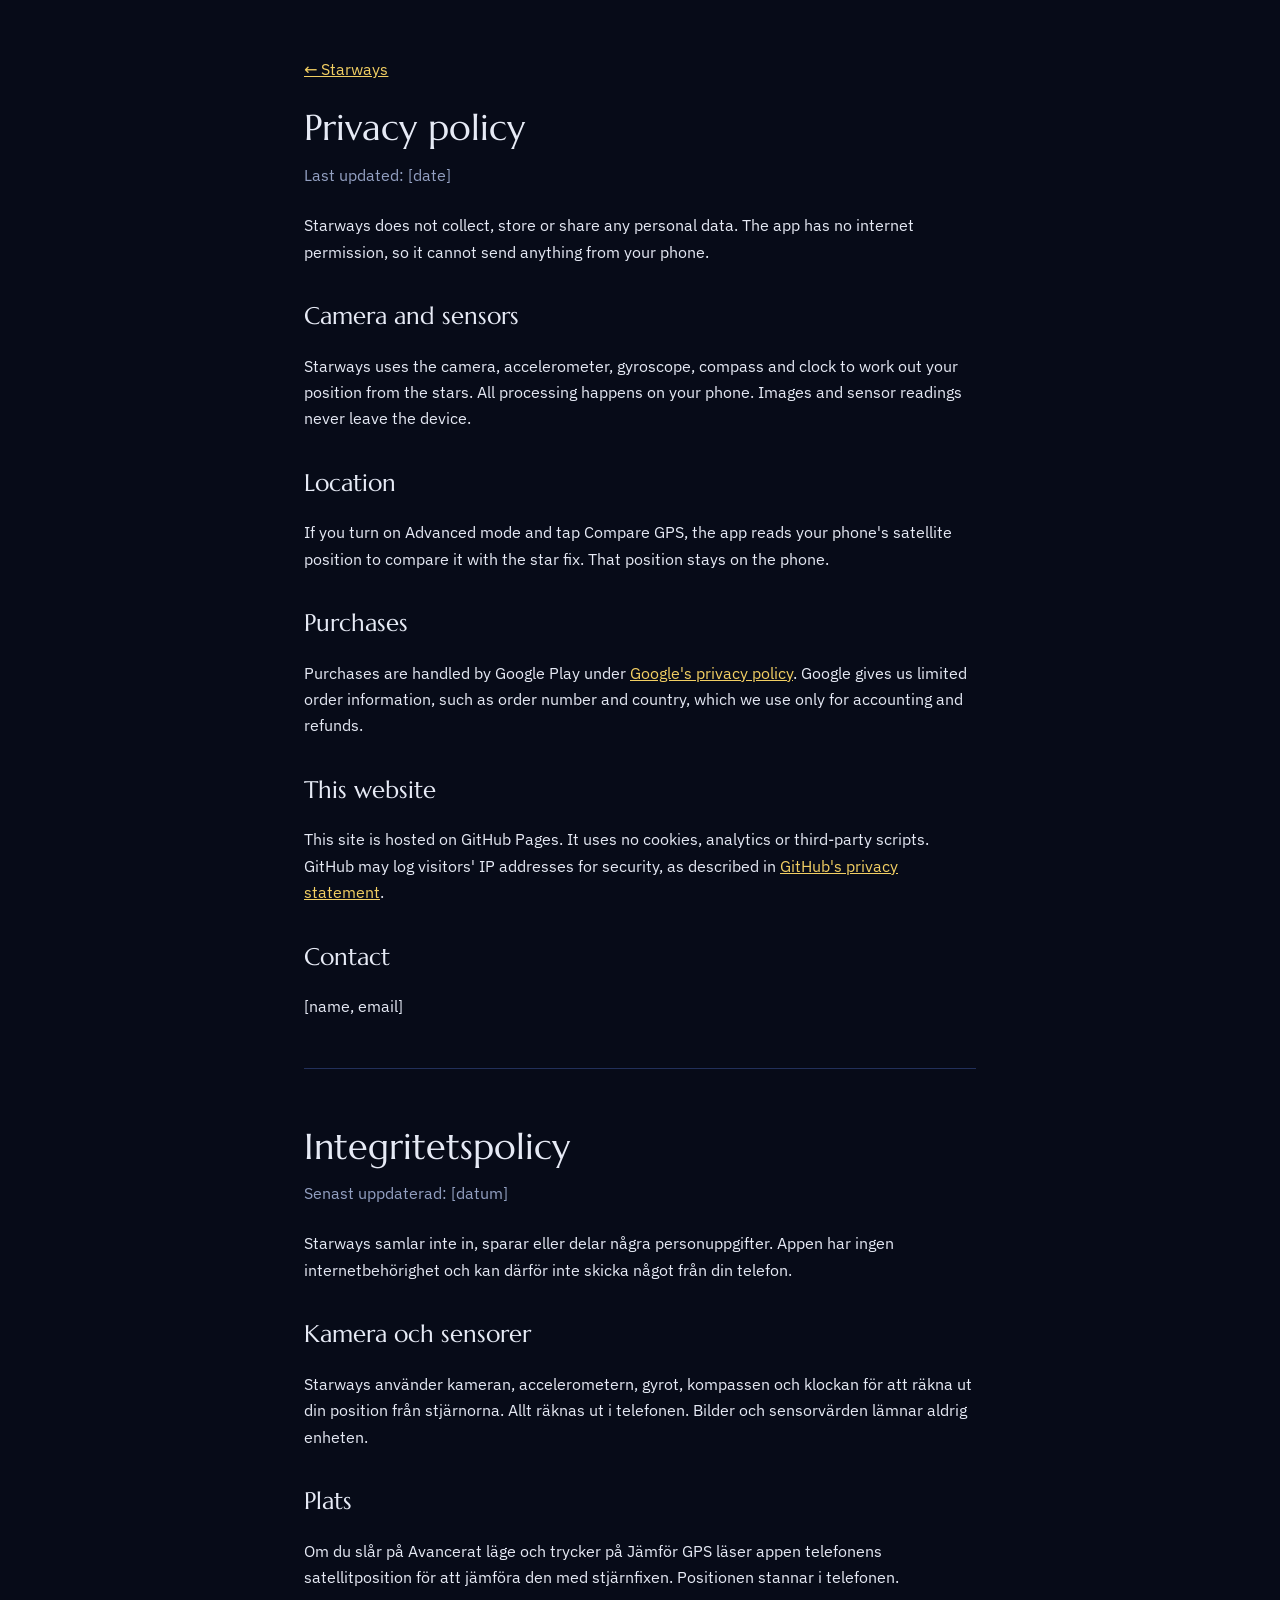
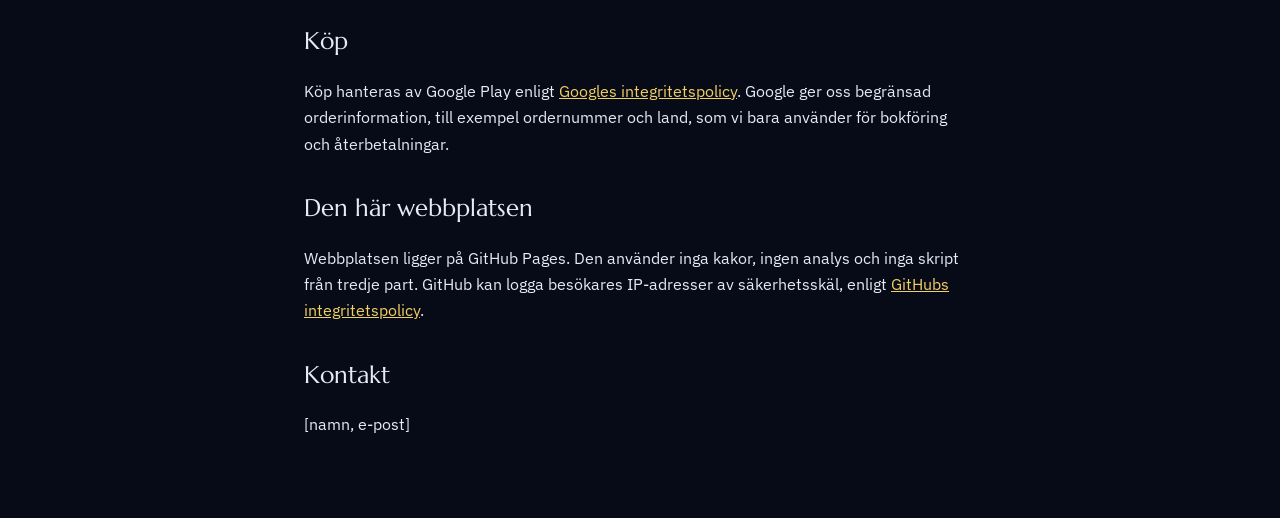
==== privacy.html @ 531c40ed "Add Starways landing page, press kit and privacy policy Static site for GitHub Pages: landing page w" ====
<!doctype html>
<html lang="en">
<head>
<meta charset="utf-8">
<meta name="viewport" content="width=device-width, initial-scale=1">
<title>Starways privacy policy</title>
<meta name="theme-color" content="#070b18">
<link rel="icon" href="icon.svg" type="image/svg+xml">
<link rel="stylesheet" href="fonts.css">
<style>
:root{color-scheme:dark;--ink:#070b18;--fg:#e6eaf5;--muted:#93a0c2;--star:#f2cf63;--rule:#22305a}
body{margin:0;background:var(--ink);color:var(--fg);font:16px/1.65 "IBM Plex Sans",system-ui,-apple-system,"Segoe UI",Roboto,sans-serif}
main{max-width:42em;margin:0 auto;padding:40px max(16px,env(safe-area-inset-right,0px)) 64px max(16px,env(safe-area-inset-left,0px))}
a{color:var(--star)}
h1,h2{font-family:"Marcellus",Georgia,serif;font-weight:400}
h1{font-size:36px;margin:0 0 4px}
h2{font-size:24px;margin:32px 0 8px}
.date{color:var(--muted);margin:0 0 24px}
hr{border:0;border-top:1px solid var(--rule);margin:48px 0}
</style>
</head>
<body>
<main>
<p><a href="index.html">← Starways</a></p>

<section lang="en">
<h1>Privacy policy</h1>
<p class="date">Last updated: [date]</p>
<p>Starways does not collect, store or share any personal data. The app has no internet permission, so it cannot send anything from your phone.</p>
<h2>Camera and sensors</h2>
<p>Starways uses the camera, accelerometer, gyroscope, compass and clock to work out your position from the stars. All processing happens on your phone. Images and sensor readings never leave the device.</p>
<h2>Location</h2>
<p>If you turn on Advanced mode and tap Compare GPS, the app reads your phone's satellite position to compare it with the star fix. That position stays on the phone.</p>
<h2>Purchases</h2>
<p>Purchases are handled by Google Play under <a href="https://policies.google.com/privacy">Google's privacy policy</a>. Google gives us limited order information, such as order number and country, which we use only for accounting and refunds.</p>
<h2>This website</h2>
<p>This site is hosted on GitHub Pages. It uses no cookies, analytics or third-party scripts. GitHub may log visitors' IP addresses for security, as described in <a href="https://docs.github.com/en/site-policy/privacy-policies/github-general-privacy-statement">GitHub's privacy statement</a>.</p>
<h2>Contact</h2>
<p>[name, email]</p>
</section>

<hr>

<section lang="sv">
<h1>Integritetspolicy</h1>
<p class="date">Senast uppdaterad: [datum]</p>
<p>Starways samlar inte in, sparar eller delar några personuppgifter. Appen har ingen internetbehörighet och kan därför inte skicka något från din telefon.</p>
<h2>Kamera och sensorer</h2>
<p>Starways använder kameran, accelerometern, gyrot, kompassen och klockan för att räkna ut din position från stjärnorna. Allt räknas ut i telefonen. Bilder och sensorvärden lämnar aldrig enheten.</p>
<h2>Plats</h2>
<p>Om du slår på Avancerat läge och trycker på Jämför GPS läser appen telefonens satellitposition för att jämföra den med stjärnfixen. Positionen stannar i telefonen.</p>
<h2>Köp</h2>
<p>Köp hanteras av Google Play enligt <a href="https://policies.google.com/privacy">Googles integritetspolicy</a>. Google ger oss begränsad orderinformation, till exempel ordernummer och land, som vi bara använder för bokföring och återbetalningar.</p>
<h2>Den här webbplatsen</h2>
<p>Webbplatsen ligger på GitHub Pages. Den använder inga kakor, ingen analys och inga skript från tredje part. GitHub kan logga besökares IP-adresser av säkerhetsskäl, enligt <a href="https://docs.github.com/en/site-policy/privacy-policies/github-general-privacy-statement">GitHubs integritetspolicy</a>.</p>
<h2>Kontakt</h2>
<p>[namn, e-post]</p>
</section>
</main>
</body>
</html>
---- fonts.css ----
@font-face {
  font-family: 'IBM Plex Mono';
  font-style: normal;
  font-weight: 400;
  font-display: swap;
  src: url(fonts/IBMPlexMono-400-latin-ext.woff2) format('woff2');
  unicode-range: U+0100-02BA, U+02BD-02C5, U+02C7-02CC, U+02CE-02D7, U+02DD-02FF, U+0304, U+0308, U+0329, U+1D00-1DBF, U+1E00-1E9F, U+1EF2-1EFF, U+2020, U+20A0-20AB, U+20AD-20C4, U+2113, U+2C60-2C7F, U+A720-A7FF;
}
@font-face {
  font-family: 'IBM Plex Mono';
  font-style: normal;
  font-weight: 400;
  font-display: swap;
  src: url(fonts/IBMPlexMono-400-latin.woff2) format('woff2');
  unicode-range: U+0000-00FF, U+0131, U+0152-0153, U+02BB-02BC, U+02C6, U+02DA, U+02DC, U+0304, U+0308, U+0329, U+2000-206F, U+20AC, U+2122, U+2191, U+2193, U+2212, U+2215, U+FEFF, U+FFFD;
}
@font-face {
  font-family: 'IBM Plex Mono';
  font-style: normal;
  font-weight: 500;
  font-display: swap;
  src: url(fonts/IBMPlexMono-500-latin-ext.woff2) format('woff2');
  unicode-range: U+0100-02BA, U+02BD-02C5, U+02C7-02CC, U+02CE-02D7, U+02DD-02FF, U+0304, U+0308, U+0329, U+1D00-1DBF, U+1E00-1E9F, U+1EF2-1EFF, U+2020, U+20A0-20AB, U+20AD-20C4, U+2113, U+2C60-2C7F, U+A720-A7FF;
}
@font-face {
  font-family: 'IBM Plex Mono';
  font-style: normal;
  font-weight: 500;
  font-display: swap;
  src: url(fonts/IBMPlexMono-500-latin.woff2) format('woff2');
  unicode-range: U+0000-00FF, U+0131, U+0152-0153, U+02BB-02BC, U+02C6, U+02DA, U+02DC, U+0304, U+0308, U+0329, U+2000-206F, U+20AC, U+2122, U+2191, U+2193, U+2212, U+2215, U+FEFF, U+FFFD;
}
@font-face {
  font-family: 'IBM Plex Sans';
  font-style: normal;
  font-weight: 400;
  font-stretch: 100%;
  font-display: swap;
  src: url(fonts/IBMPlexSans-400-latin-ext.woff2) format('woff2');
  unicode-range: U+0100-02BA, U+02BD-02C5, U+02C7-02CC, U+02CE-02D7, U+02DD-02FF, U+0304, U+0308, U+0329, U+1D00-1DBF, U+1E00-1E9F, U+1EF2-1EFF, U+2020, U+20A0-20AB, U+20AD-20C4, U+2113, U+2C60-2C7F, U+A720-A7FF;
}
@font-face {
  font-family: 'IBM Plex Sans';
  font-style: normal;
  font-weight: 400;
  font-stretch: 100%;
  font-display: swap;
  src: url(fonts/IBMPlexSans-400-latin.woff2) format('woff2');
  unicode-range: U+0000-00FF, U+0131, U+0152-0153, U+02BB-02BC, U+02C6, U+02DA, U+02DC, U+0304, U+0308, U+0329, U+2000-206F, U+20AC, U+2122, U+2191, U+2193, U+2212, U+2215, U+FEFF, U+FFFD;
}
@font-face {
  font-family: 'IBM Plex Sans';
  font-style: normal;
  font-weight: 500;
  font-stretch: 100%;
  font-display: swap;
  src: url(fonts/IBMPlexSans-500-latin-ext.woff2) format('woff2');
  unicode-range: U+0100-02BA, U+02BD-02C5, U+02C7-02CC, U+02CE-02D7, U+02DD-02FF, U+0304, U+0308, U+0329, U+1D00-1DBF, U+1E00-1E9F, U+1EF2-1EFF, U+2020, U+20A0-20AB, U+20AD-20C4, U+2113, U+2C60-2C7F, U+A720-A7FF;
}
@font-face {
  font-family: 'IBM Plex Sans';
  font-style: normal;
  font-weight: 500;
  font-stretch: 100%;
  font-display: swap;
  src: url(fonts/IBMPlexSans-500-latin.woff2) format('woff2');
  unicode-range: U+0000-00FF, U+0131, U+0152-0153, U+02BB-02BC, U+02C6, U+02DA, U+02DC, U+0304, U+0308, U+0329, U+2000-206F, U+20AC, U+2122, U+2191, U+2193, U+2212, U+2215, U+FEFF, U+FFFD;
}
@font-face {
  font-family: 'IBM Plex Sans';
  font-style: normal;
  font-weight: 600;
  font-stretch: 100%;
  font-display: swap;
  src: url(fonts/IBMPlexSans-600-latin-ext.woff2) format('woff2');
  unicode-range: U+0100-02BA, U+02BD-02C5, U+02C7-02CC, U+02CE-02D7, U+02DD-02FF, U+0304, U+0308, U+0329, U+1D00-1DBF, U+1E00-1E9F, U+1EF2-1EFF, U+2020, U+20A0-20AB, U+20AD-20C4, U+2113, U+2C60-2C7F, U+A720-A7FF;
}
@font-face {
  font-family: 'IBM Plex Sans';
  font-style: normal;
  font-weight: 600;
  font-stretch: 100%;
  font-display: swap;
  src: url(fonts/IBMPlexSans-600-latin.woff2) format('woff2');
  unicode-range: U+0000-00FF, U+0131, U+0152-0153, U+02BB-02BC, U+02C6, U+02DA, U+02DC, U+0304, U+0308, U+0329, U+2000-206F, U+20AC, U+2122, U+2191, U+2193, U+2212, U+2215, U+FEFF, U+FFFD;
}
@font-face {
  font-family: 'Marcellus';
  font-style: normal;
  font-weight: 400;
  font-display: swap;
  src: url(fonts/Marcellus-400-latin-ext.woff2) format('woff2');
  unicode-range: U+0100-02BA, U+02BD-02C5, U+02C7-02CC, U+02CE-02D7, U+02DD-02FF, U+0304, U+0308, U+0329, U+1D00-1DBF, U+1E00-1E9F, U+1EF2-1EFF, U+2020, U+20A0-20AB, U+20AD-20C4, U+2113, U+2C60-2C7F, U+A720-A7FF;
}
@font-face {
  font-family: 'Marcellus';
  font-style: normal;
  font-weight: 400;
  font-display: swap;
  src: url(fonts/Marcellus-400-latin.woff2) format('woff2');
  unicode-range: U+0000-00FF, U+0131, U+0152-0153, U+02BB-02BC, U+02C6, U+02DA, U+02DC, U+0304, U+0308, U+0329, U+2000-206F, U+20AC, U+2122, U+2191, U+2193, U+2212, U+2215, U+FEFF, U+FFFD;
}
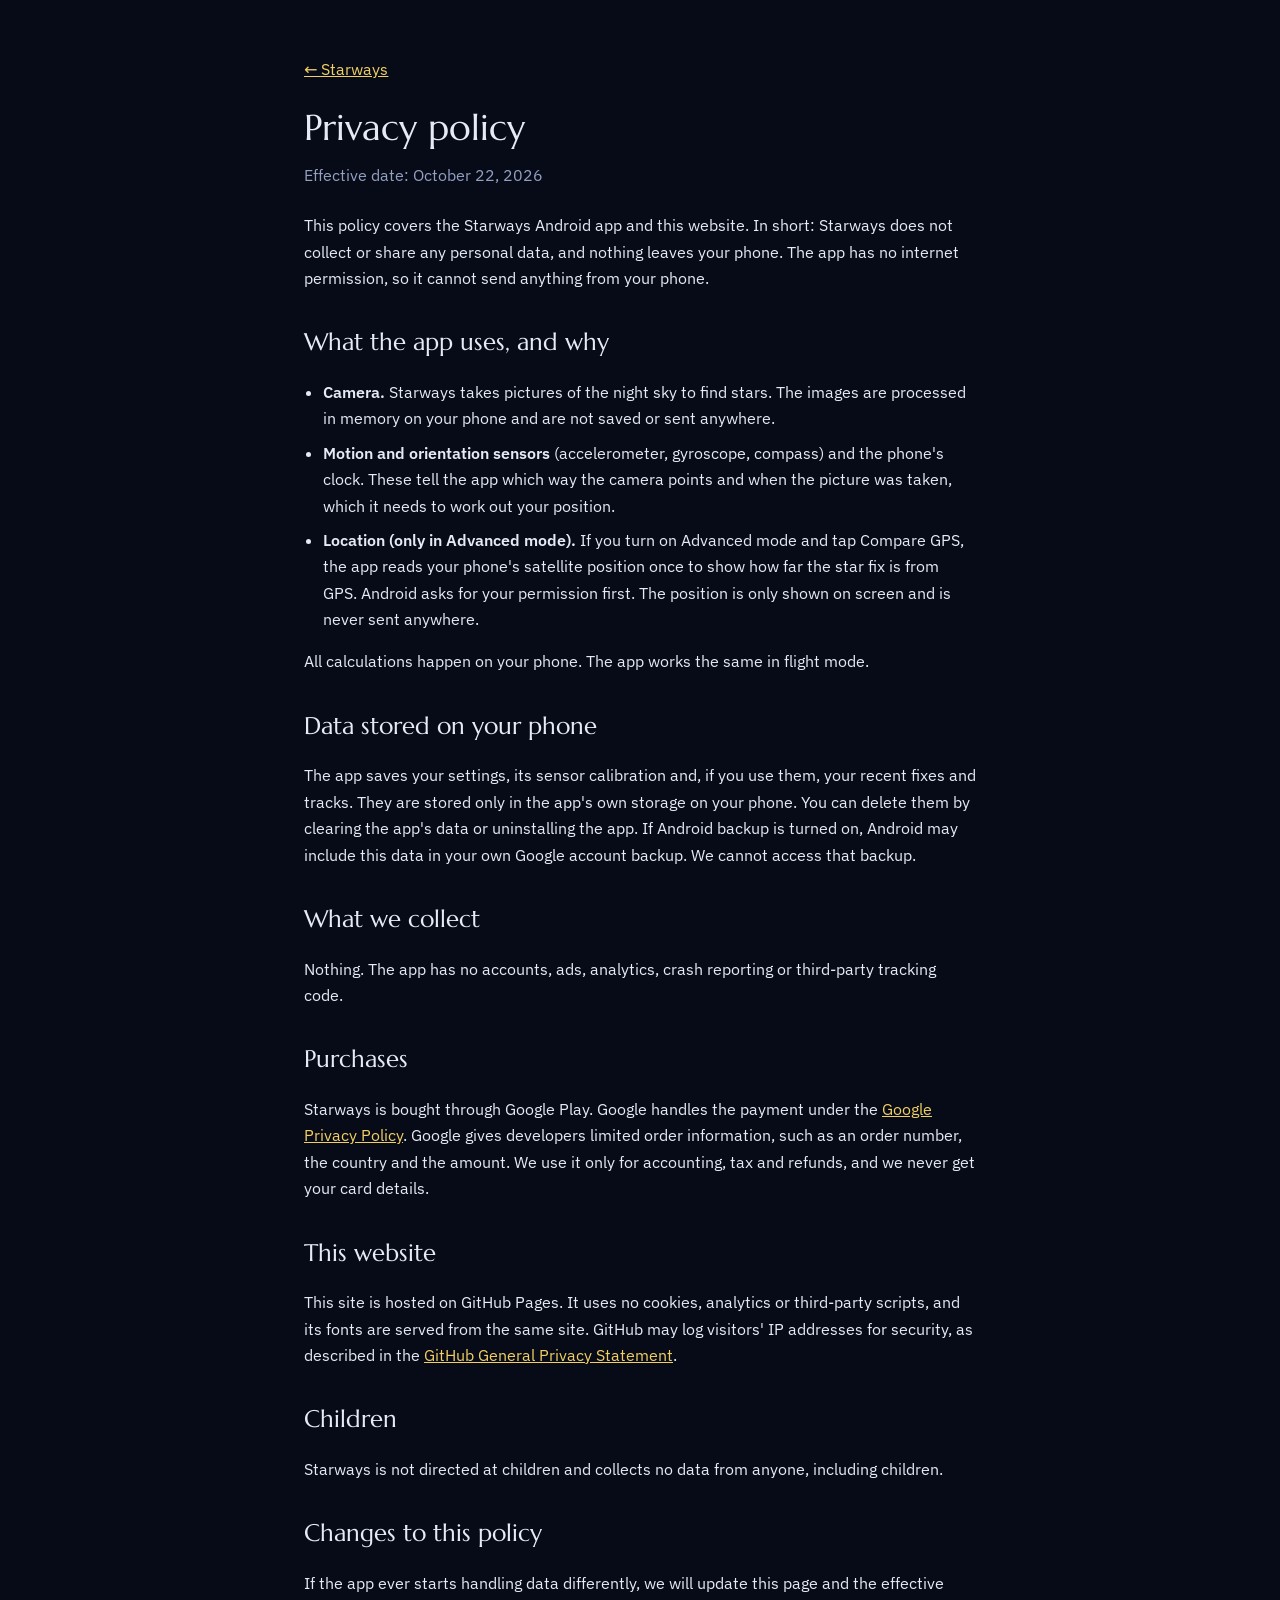
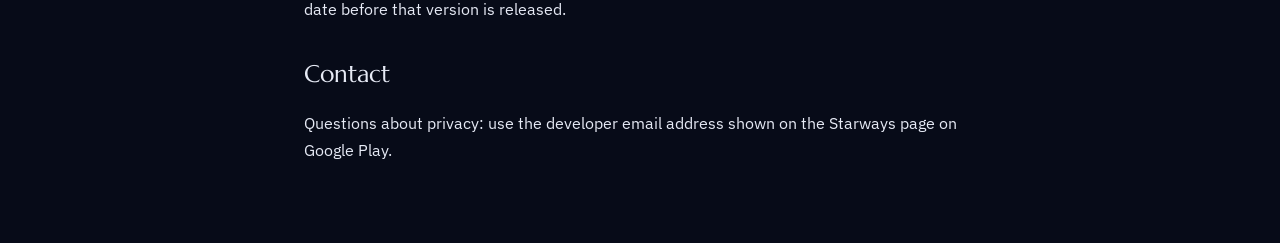
==== commit 523a772b: "Privacy policy: English only, covers app permissions, local data, purchases and site Co-Authored-By:" ====
--- a/privacy.html
+++ b/privacy.html
@@ -16,7 +16,8 @@
 h1{font-size:36px;margin:0 0 4px}
 h2{font-size:24px;margin:32px 0 8px}
 .date{color:var(--muted);margin:0 0 24px}
-hr{border:0;border-top:1px solid var(--rule);margin:48px 0}
+ul{padding-left:1.2em}
+li{margin:0 0 8px}
 </style>
 </head>
 <body>
@@ -25,36 +26,37 @@
 
 <section lang="en">
 <h1>Privacy policy</h1>
-<p class="date">Last updated: [date]</p>
-<p>Starways does not collect, store or share any personal data. The app has no internet permission, so it cannot send anything from your phone.</p>
-<h2>Camera and sensors</h2>
-<p>Starways uses the camera, accelerometer, gyroscope, compass and clock to work out your position from the stars. All processing happens on your phone. Images and sensor readings never leave the device.</p>
-<h2>Location</h2>
-<p>If you turn on Advanced mode and tap Compare GPS, the app reads your phone's satellite position to compare it with the star fix. That position stays on the phone.</p>
+<p class="date">Effective date: October 22, 2026</p>
+<p>This policy covers the Starways Android app and this website. In short: Starways does not collect or share any personal data, and nothing leaves your phone. The app has no internet permission, so it cannot send anything from your phone.</p>
+
+<h2>What the app uses, and why</h2>
+<ul>
+<li><b>Camera.</b> Starways takes pictures of the night sky to find stars. The images are processed in memory on your phone and are not saved or sent anywhere.</li>
+<li><b>Motion and orientation sensors</b> (accelerometer, gyroscope, compass) and the phone's clock. These tell the app which way the camera points and when the picture was taken, which it needs to work out your position.</li>
+<li><b>Location (only in Advanced mode).</b> If you turn on Advanced mode and tap Compare GPS, the app reads your phone's satellite position once to show how far the star fix is from GPS. Android asks for your permission first. The position is only shown on screen and is never sent anywhere.</li>
+</ul>
+<p>All calculations happen on your phone. The app works the same in flight mode.</p>
+
+<h2>Data stored on your phone</h2>
+<p>The app saves your settings, its sensor calibration and, if you use them, your recent fixes and tracks. They are stored only in the app's own storage on your phone. You can delete them by clearing the app's data or uninstalling the app. If Android backup is turned on, Android may include this data in your own Google account backup. We cannot access that backup.</p>
+
+<h2>What we collect</h2>
+<p>Nothing. The app has no accounts, ads, analytics, crash reporting or third-party tracking code.</p>
+
 <h2>Purchases</h2>
-<p>Purchases are handled by Google Play under <a href="https://policies.google.com/privacy">Google's privacy policy</a>. Google gives us limited order information, such as order number and country, which we use only for accounting and refunds.</p>
+<p>Starways is bought through Google Play. Google handles the payment under the <a href="https://policies.google.com/privacy">Google Privacy Policy</a>. Google gives developers limited order information, such as an order number, the country and the amount. We use it only for accounting, tax and refunds, and we never get your card details.</p>
+
 <h2>This website</h2>
-<p>This site is hosted on GitHub Pages. It uses no cookies, analytics or third-party scripts. GitHub may log visitors' IP addresses for security, as described in <a href="https://docs.github.com/en/site-policy/privacy-policies/github-general-privacy-statement">GitHub's privacy statement</a>.</p>
+<p>This site is hosted on GitHub Pages. It uses no cookies, analytics or third-party scripts, and its fonts are served from the same site. GitHub may log visitors' IP addresses for security, as described in the <a href="https://docs.github.com/en/site-policy/privacy-policies/github-general-privacy-statement">GitHub General Privacy Statement</a>.</p>
+
+<h2>Children</h2>
+<p>Starways is not directed at children and collects no data from anyone, including children.</p>
+
+<h2>Changes to this policy</h2>
+<p>If the app ever starts handling data differently, we will update this page and the effective date before that version is released.</p>
+
 <h2>Contact</h2>
-<p>[name, email]</p>
-</section>
-
-<hr>
-
-<section lang="sv">
-<h1>Integritetspolicy</h1>
-<p class="date">Senast uppdaterad: [datum]</p>
-<p>Starways samlar inte in, sparar eller delar några personuppgifter. Appen har ingen internetbehörighet och kan därför inte skicka något från din telefon.</p>
-<h2>Kamera och sensorer</h2>
-<p>Starways använder kameran, accelerometern, gyrot, kompassen och klockan för att räkna ut din position från stjärnorna. Allt räknas ut i telefonen. Bilder och sensorvärden lämnar aldrig enheten.</p>
-<h2>Plats</h2>
-<p>Om du slår på Avancerat läge och trycker på Jämför GPS läser appen telefonens satellitposition för att jämföra den med stjärnfixen. Positionen stannar i telefonen.</p>
-<h2>Köp</h2>
-<p>Köp hanteras av Google Play enligt <a href="https://policies.google.com/privacy">Googles integritetspolicy</a>. Google ger oss begränsad orderinformation, till exempel ordernummer och land, som vi bara använder för bokföring och återbetalningar.</p>
-<h2>Den här webbplatsen</h2>
-<p>Webbplatsen ligger på GitHub Pages. Den använder inga kakor, ingen analys och inga skript från tredje part. GitHub kan logga besökares IP-adresser av säkerhetsskäl, enligt <a href="https://docs.github.com/en/site-policy/privacy-policies/github-general-privacy-statement">GitHubs integritetspolicy</a>.</p>
-<h2>Kontakt</h2>
-<p>[namn, e-post]</p>
+<p>Questions about privacy: use the developer email address shown on the Starways page on Google Play.</p>
 </section>
 </main>
 </body>
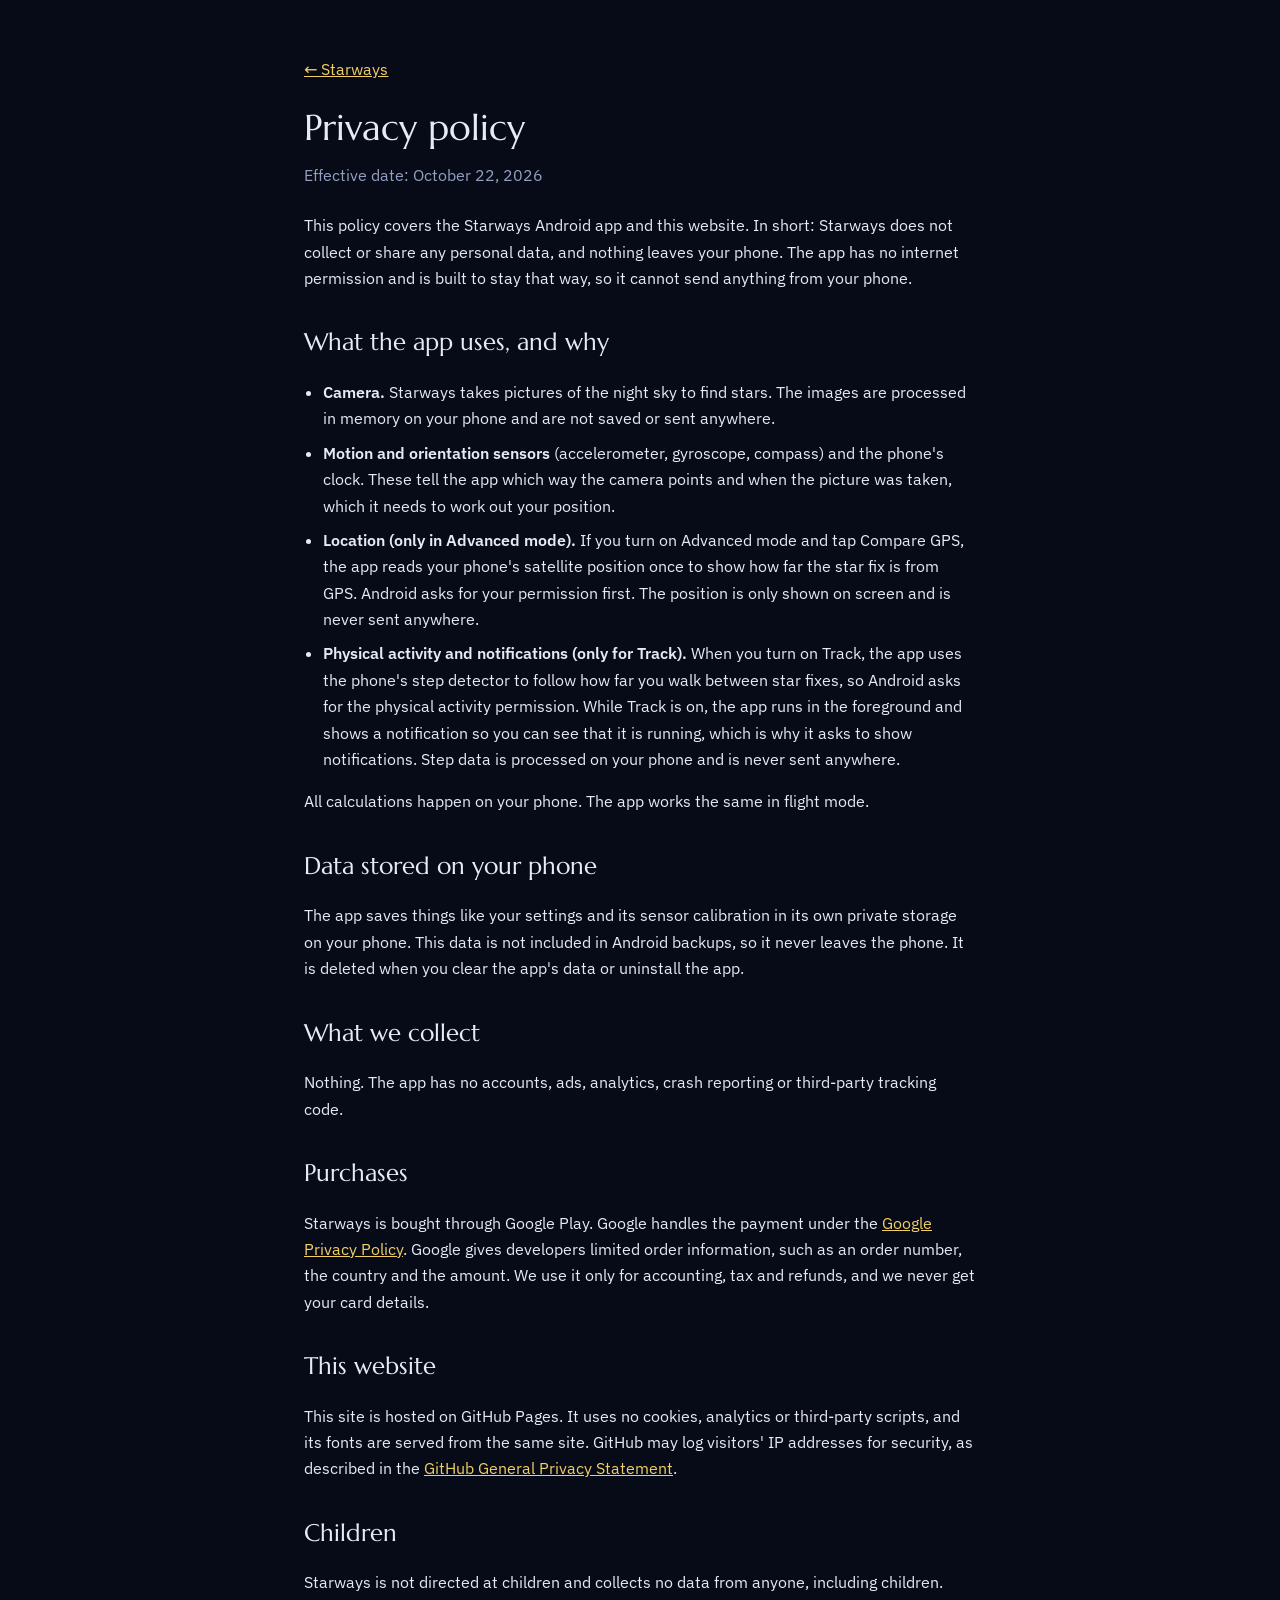
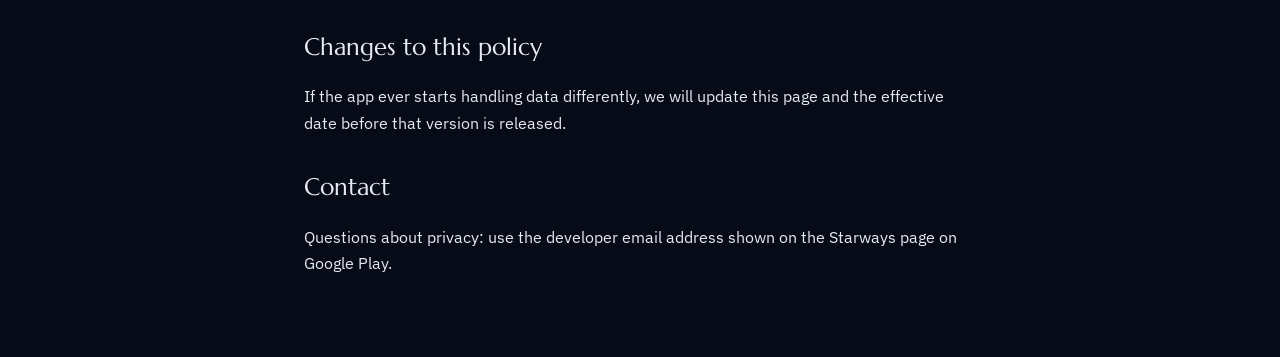
==== commit 6a2d8eab: "Privacy policy: add Track permissions, no Android backup Co-Authored-By: Claude Opus 5.5 (1M context" ====
--- a/privacy.html
+++ b/privacy.html
@@ -27,18 +27,19 @@
 <section lang="en">
 <h1>Privacy policy</h1>
 <p class="date">Effective date: October 22, 2026</p>
-<p>This policy covers the Starways Android app and this website. In short: Starways does not collect or share any personal data, and nothing leaves your phone. The app has no internet permission, so it cannot send anything from your phone.</p>
+<p>This policy covers the Starways Android app and this website. In short: Starways does not collect or share any personal data, and nothing leaves your phone. The app has no internet permission and is built to stay that way, so it cannot send anything from your phone.</p>
 
 <h2>What the app uses, and why</h2>
 <ul>
 <li><b>Camera.</b> Starways takes pictures of the night sky to find stars. The images are processed in memory on your phone and are not saved or sent anywhere.</li>
 <li><b>Motion and orientation sensors</b> (accelerometer, gyroscope, compass) and the phone's clock. These tell the app which way the camera points and when the picture was taken, which it needs to work out your position.</li>
 <li><b>Location (only in Advanced mode).</b> If you turn on Advanced mode and tap Compare GPS, the app reads your phone's satellite position once to show how far the star fix is from GPS. Android asks for your permission first. The position is only shown on screen and is never sent anywhere.</li>
+<li><b>Physical activity and notifications (only for Track).</b> When you turn on Track, the app uses the phone's step detector to follow how far you walk between star fixes, so Android asks for the physical activity permission. While Track is on, the app runs in the foreground and shows a notification so you can see that it is running, which is why it asks to show notifications. Step data is processed on your phone and is never sent anywhere.</li>
 </ul>
 <p>All calculations happen on your phone. The app works the same in flight mode.</p>
 
 <h2>Data stored on your phone</h2>
-<p>The app saves your settings, its sensor calibration and, if you use them, your recent fixes and tracks. They are stored only in the app's own storage on your phone. You can delete them by clearing the app's data or uninstalling the app. If Android backup is turned on, Android may include this data in your own Google account backup. We cannot access that backup.</p>
+<p>The app saves things like your settings and its sensor calibration in its own private storage on your phone. This data is not included in Android backups, so it never leaves the phone. It is deleted when you clear the app's data or uninstall the app.</p>
 
 <h2>What we collect</h2>
 <p>Nothing. The app has no accounts, ads, analytics, crash reporting or third-party tracking code.</p>
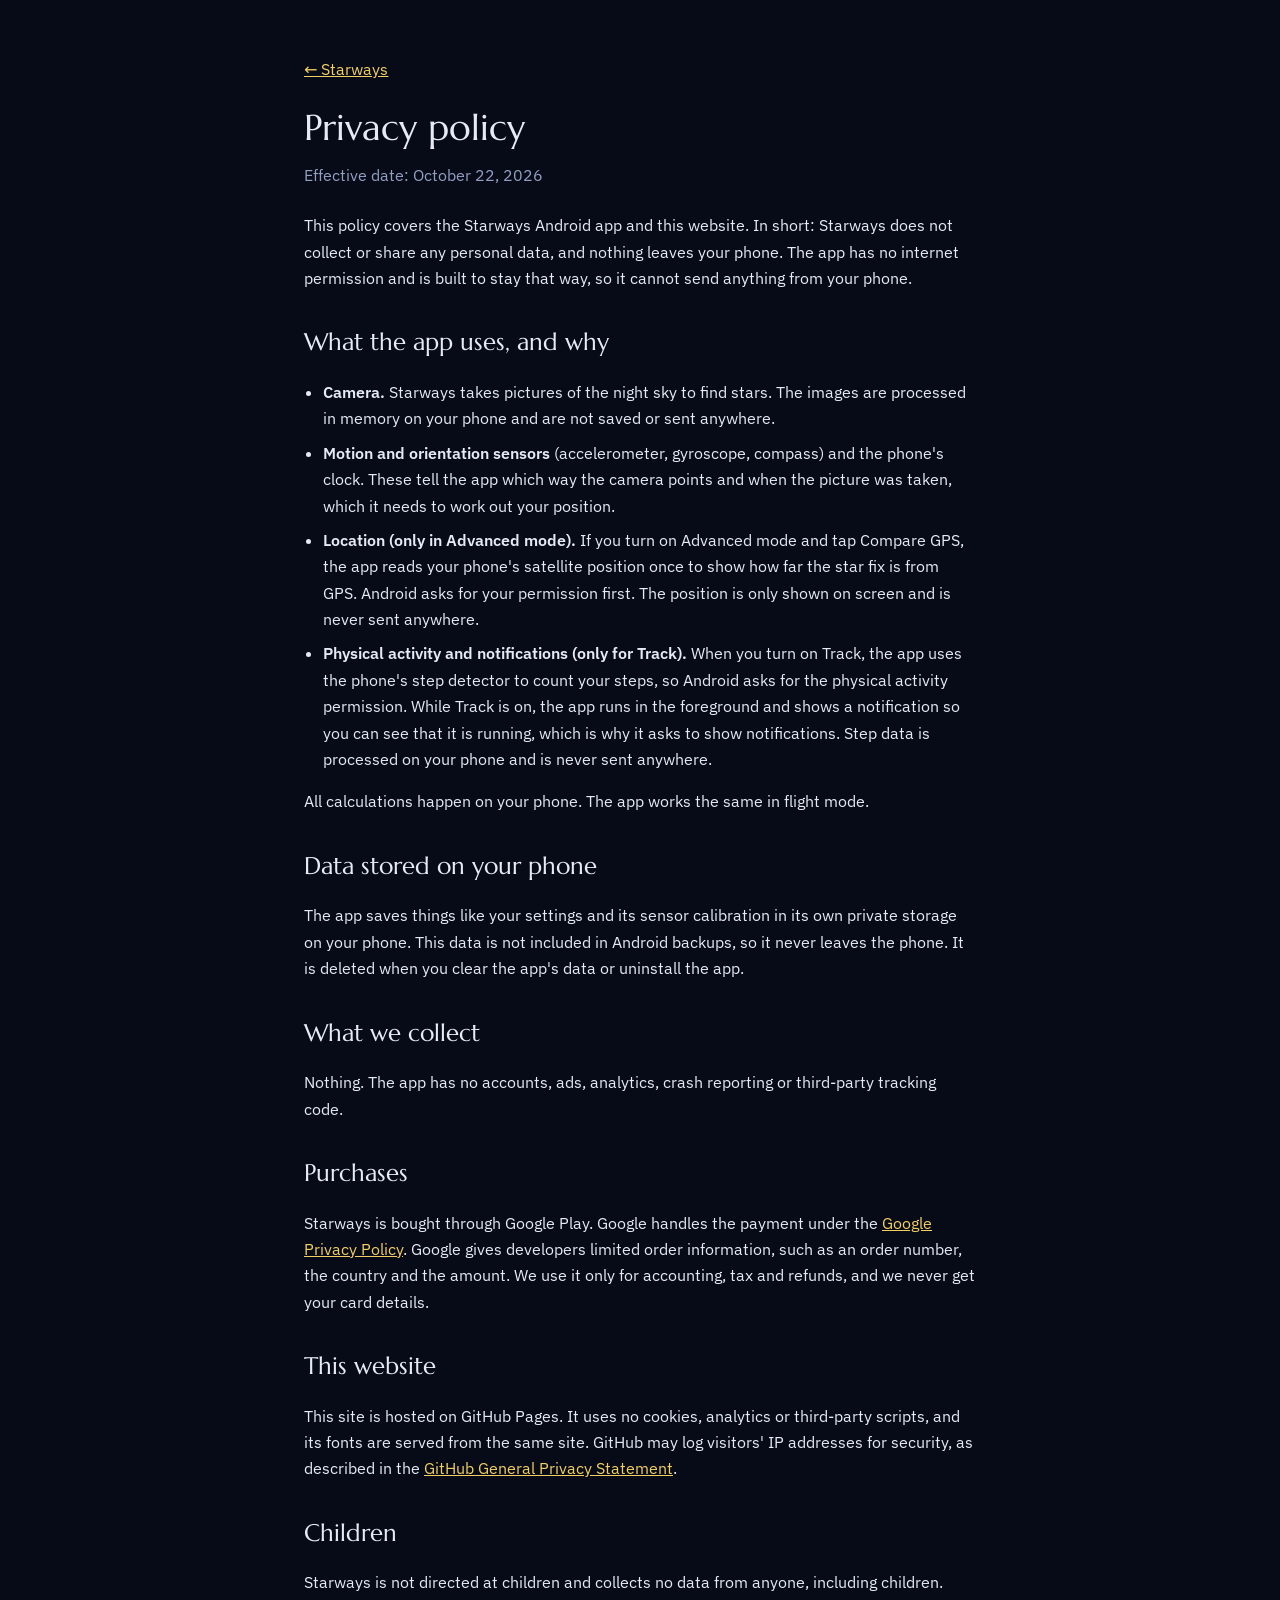
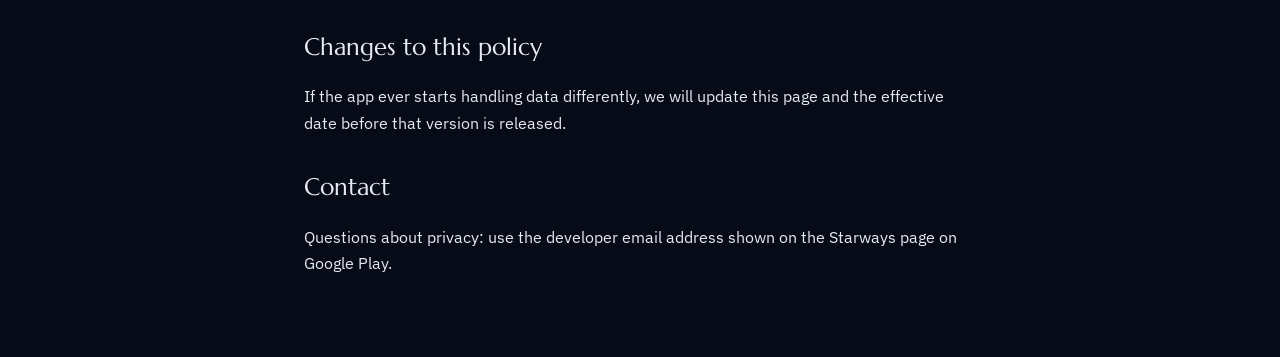
==== commit cf112a25: "Privacy policy: simpler Track wording Co-Authored-By: Claude Opus 5.5 (1M context) <noreply@anthropi" ====
--- a/privacy.html
+++ b/privacy.html
@@ -34,7 +34,7 @@
 <li><b>Camera.</b> Starways takes pictures of the night sky to find stars. The images are processed in memory on your phone and are not saved or sent anywhere.</li>
 <li><b>Motion and orientation sensors</b> (accelerometer, gyroscope, compass) and the phone's clock. These tell the app which way the camera points and when the picture was taken, which it needs to work out your position.</li>
 <li><b>Location (only in Advanced mode).</b> If you turn on Advanced mode and tap Compare GPS, the app reads your phone's satellite position once to show how far the star fix is from GPS. Android asks for your permission first. The position is only shown on screen and is never sent anywhere.</li>
-<li><b>Physical activity and notifications (only for Track).</b> When you turn on Track, the app uses the phone's step detector to follow how far you walk between star fixes, so Android asks for the physical activity permission. While Track is on, the app runs in the foreground and shows a notification so you can see that it is running, which is why it asks to show notifications. Step data is processed on your phone and is never sent anywhere.</li>
+<li><b>Physical activity and notifications (only for Track).</b> When you turn on Track, the app uses the phone's step detector to count your steps, so Android asks for the physical activity permission. While Track is on, the app runs in the foreground and shows a notification so you can see that it is running, which is why it asks to show notifications. Step data is processed on your phone and is never sent anywhere.</li>
 </ul>
 <p>All calculations happen on your phone. The app works the same in flight mode.</p>
 
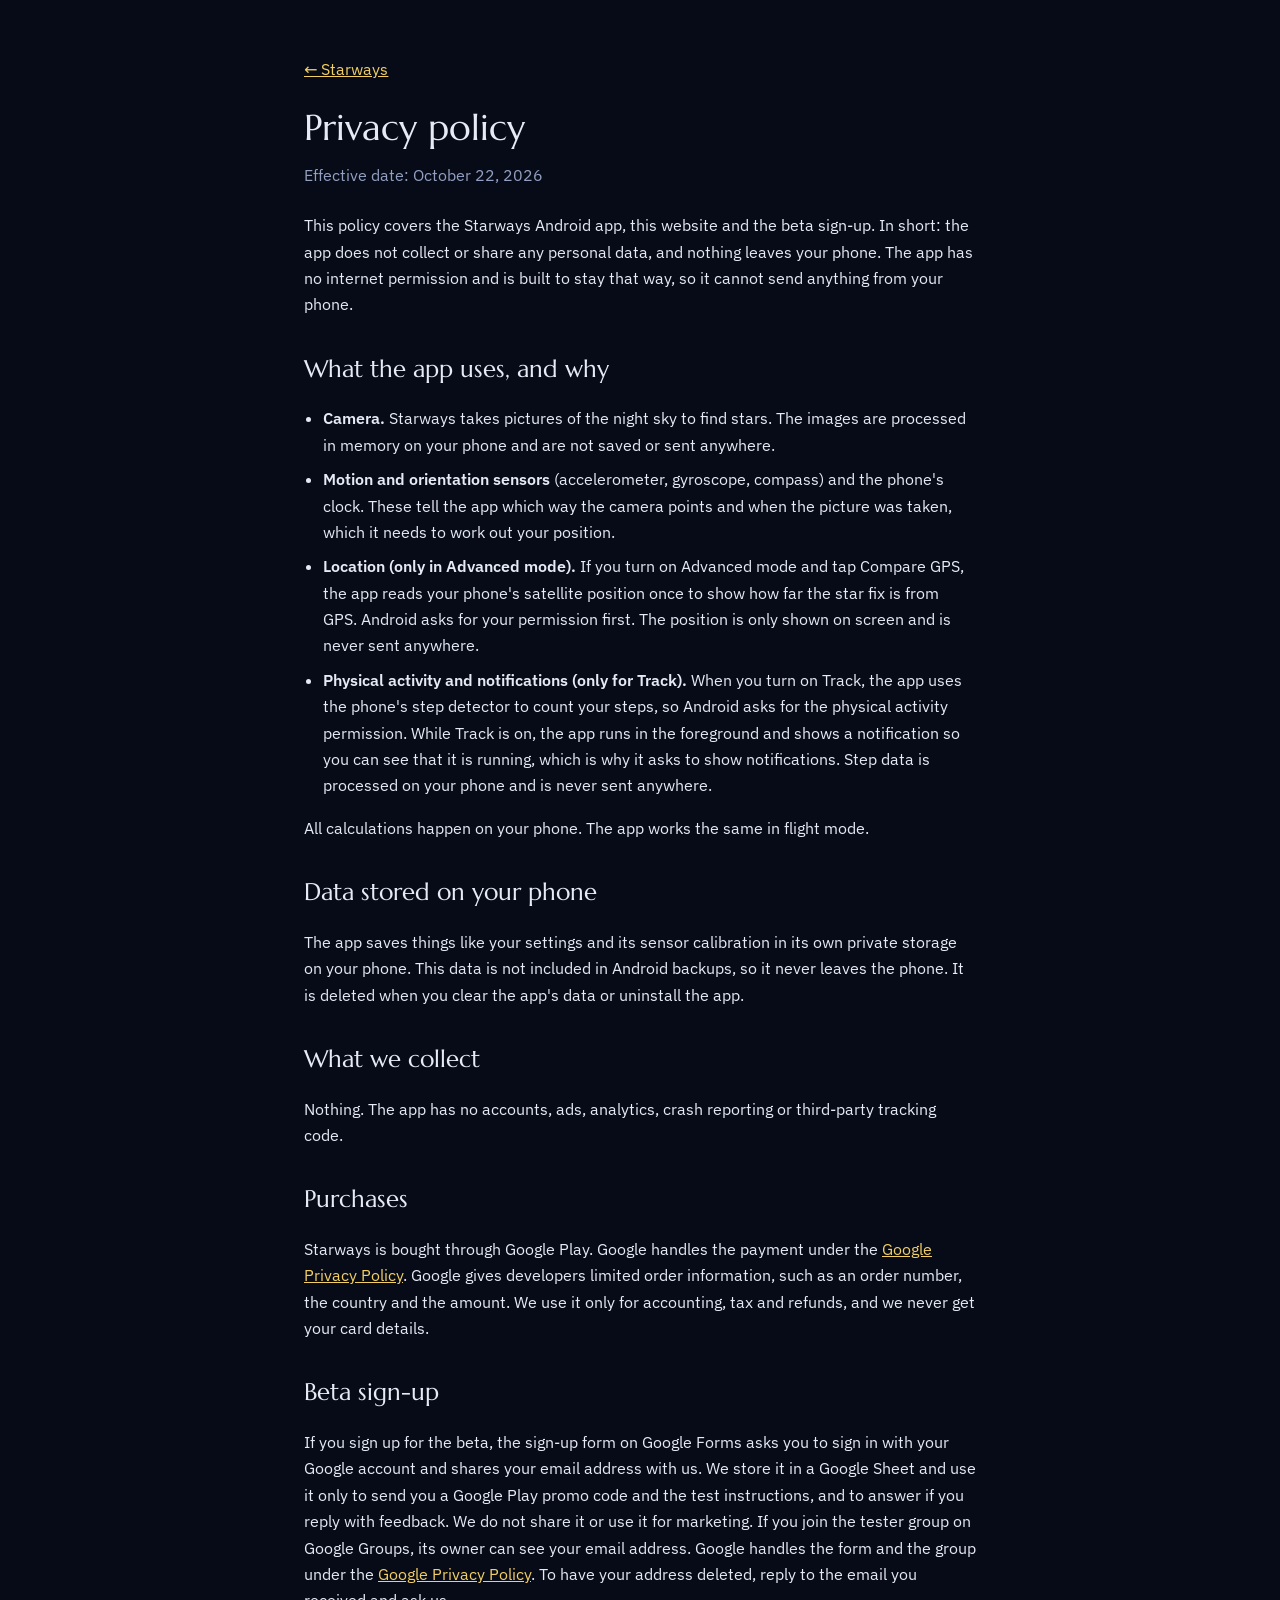
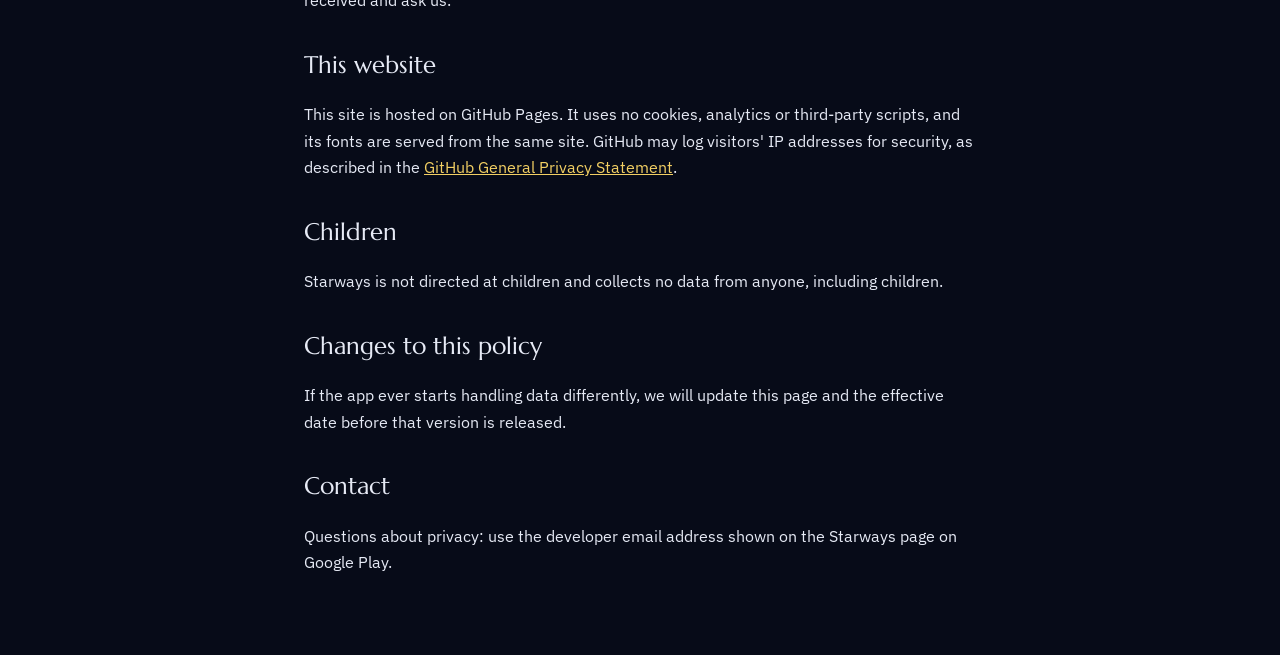
==== commit 1bc90ca3: "Beta sign-up form as step 1; privacy policy covers the sign-up Co-Authored-By: Claude Opus 5.5 (1M c" ====
--- a/privacy.html
+++ b/privacy.html
@@ -27,7 +27,7 @@
 <section lang="en">
 <h1>Privacy policy</h1>
 <p class="date">Effective date: October 22, 2026</p>
-<p>This policy covers the Starways Android app and this website. In short: Starways does not collect or share any personal data, and nothing leaves your phone. The app has no internet permission and is built to stay that way, so it cannot send anything from your phone.</p>
+<p>This policy covers the Starways Android app, this website and the beta sign-up. In short: the app does not collect or share any personal data, and nothing leaves your phone. The app has no internet permission and is built to stay that way, so it cannot send anything from your phone.</p>
 
 <h2>What the app uses, and why</h2>
 <ul>
@@ -47,6 +47,9 @@
 <h2>Purchases</h2>
 <p>Starways is bought through Google Play. Google handles the payment under the <a href="https://policies.google.com/privacy">Google Privacy Policy</a>. Google gives developers limited order information, such as an order number, the country and the amount. We use it only for accounting, tax and refunds, and we never get your card details.</p>
 
+<h2>Beta sign-up</h2>
+<p>If you sign up for the beta, the sign-up form on Google Forms asks you to sign in with your Google account and shares your email address with us. We store it in a Google Sheet and use it only to send you a Google Play promo code and the test instructions, and to answer if you reply with feedback. We do not share it or use it for marketing. If you join the tester group on Google Groups, its owner can see your email address. Google handles the form and the group under the <a href="https://policies.google.com/privacy">Google Privacy Policy</a>. To have your address deleted, reply to the email you received and ask us.</p>
+
 <h2>This website</h2>
 <p>This site is hosted on GitHub Pages. It uses no cookies, analytics or third-party scripts, and its fonts are served from the same site. GitHub may log visitors' IP addresses for security, as described in the <a href="https://docs.github.com/en/site-policy/privacy-policies/github-general-privacy-statement">GitHub General Privacy Statement</a>.</p>
 
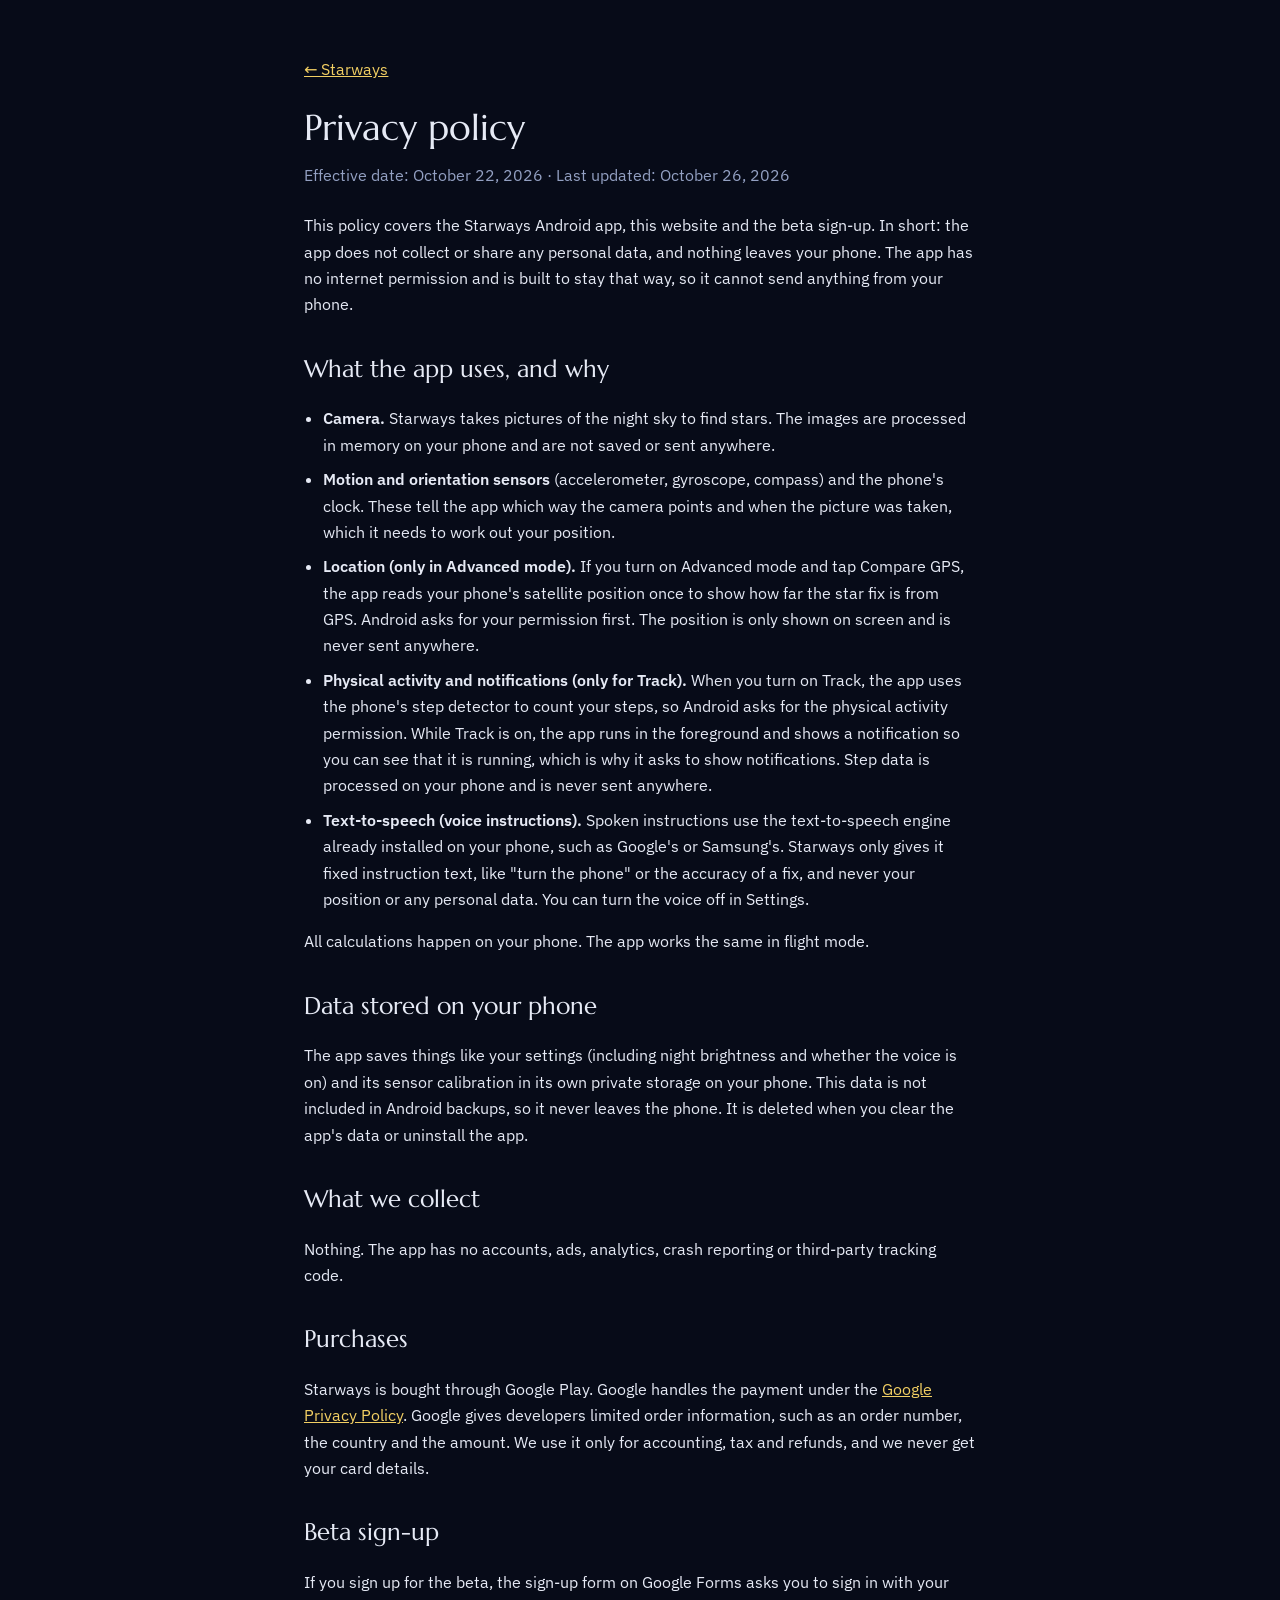
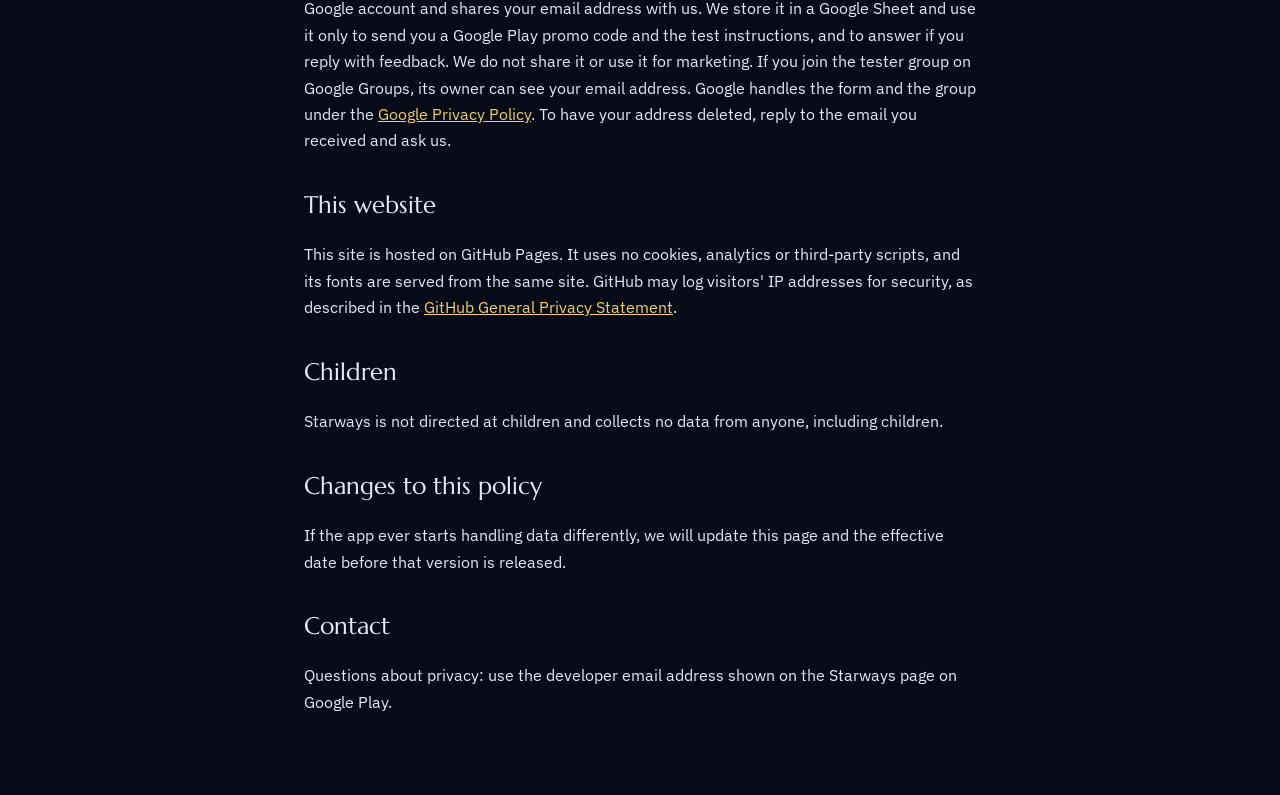
==== commit 62b10c3a: "Site for 1.0.1: brighter night mode, voice instructions; privacy policy covers text-to-speech Co-Aut" ====
--- a/privacy.html
+++ b/privacy.html
@@ -26,7 +26,7 @@
 
 <section lang="en">
 <h1>Privacy policy</h1>
-<p class="date">Effective date: October 22, 2026</p>
+<p class="date">Effective date: October 22, 2026 · Last updated: October 26, 2026</p>
 <p>This policy covers the Starways Android app, this website and the beta sign-up. In short: the app does not collect or share any personal data, and nothing leaves your phone. The app has no internet permission and is built to stay that way, so it cannot send anything from your phone.</p>
 
 <h2>What the app uses, and why</h2>
@@ -35,11 +35,12 @@
 <li><b>Motion and orientation sensors</b> (accelerometer, gyroscope, compass) and the phone's clock. These tell the app which way the camera points and when the picture was taken, which it needs to work out your position.</li>
 <li><b>Location (only in Advanced mode).</b> If you turn on Advanced mode and tap Compare GPS, the app reads your phone's satellite position once to show how far the star fix is from GPS. Android asks for your permission first. The position is only shown on screen and is never sent anywhere.</li>
 <li><b>Physical activity and notifications (only for Track).</b> When you turn on Track, the app uses the phone's step detector to count your steps, so Android asks for the physical activity permission. While Track is on, the app runs in the foreground and shows a notification so you can see that it is running, which is why it asks to show notifications. Step data is processed on your phone and is never sent anywhere.</li>
+<li><b>Text-to-speech (voice instructions).</b> Spoken instructions use the text-to-speech engine already installed on your phone, such as Google's or Samsung's. Starways only gives it fixed instruction text, like "turn the phone" or the accuracy of a fix, and never your position or any personal data. You can turn the voice off in Settings.</li>
 </ul>
 <p>All calculations happen on your phone. The app works the same in flight mode.</p>
 
 <h2>Data stored on your phone</h2>
-<p>The app saves things like your settings and its sensor calibration in its own private storage on your phone. This data is not included in Android backups, so it never leaves the phone. It is deleted when you clear the app's data or uninstall the app.</p>
+<p>The app saves things like your settings (including night brightness and whether the voice is on) and its sensor calibration in its own private storage on your phone. This data is not included in Android backups, so it never leaves the phone. It is deleted when you clear the app's data or uninstall the app.</p>
 
 <h2>What we collect</h2>
 <p>Nothing. The app has no accounts, ads, analytics, crash reporting or third-party tracking code.</p>
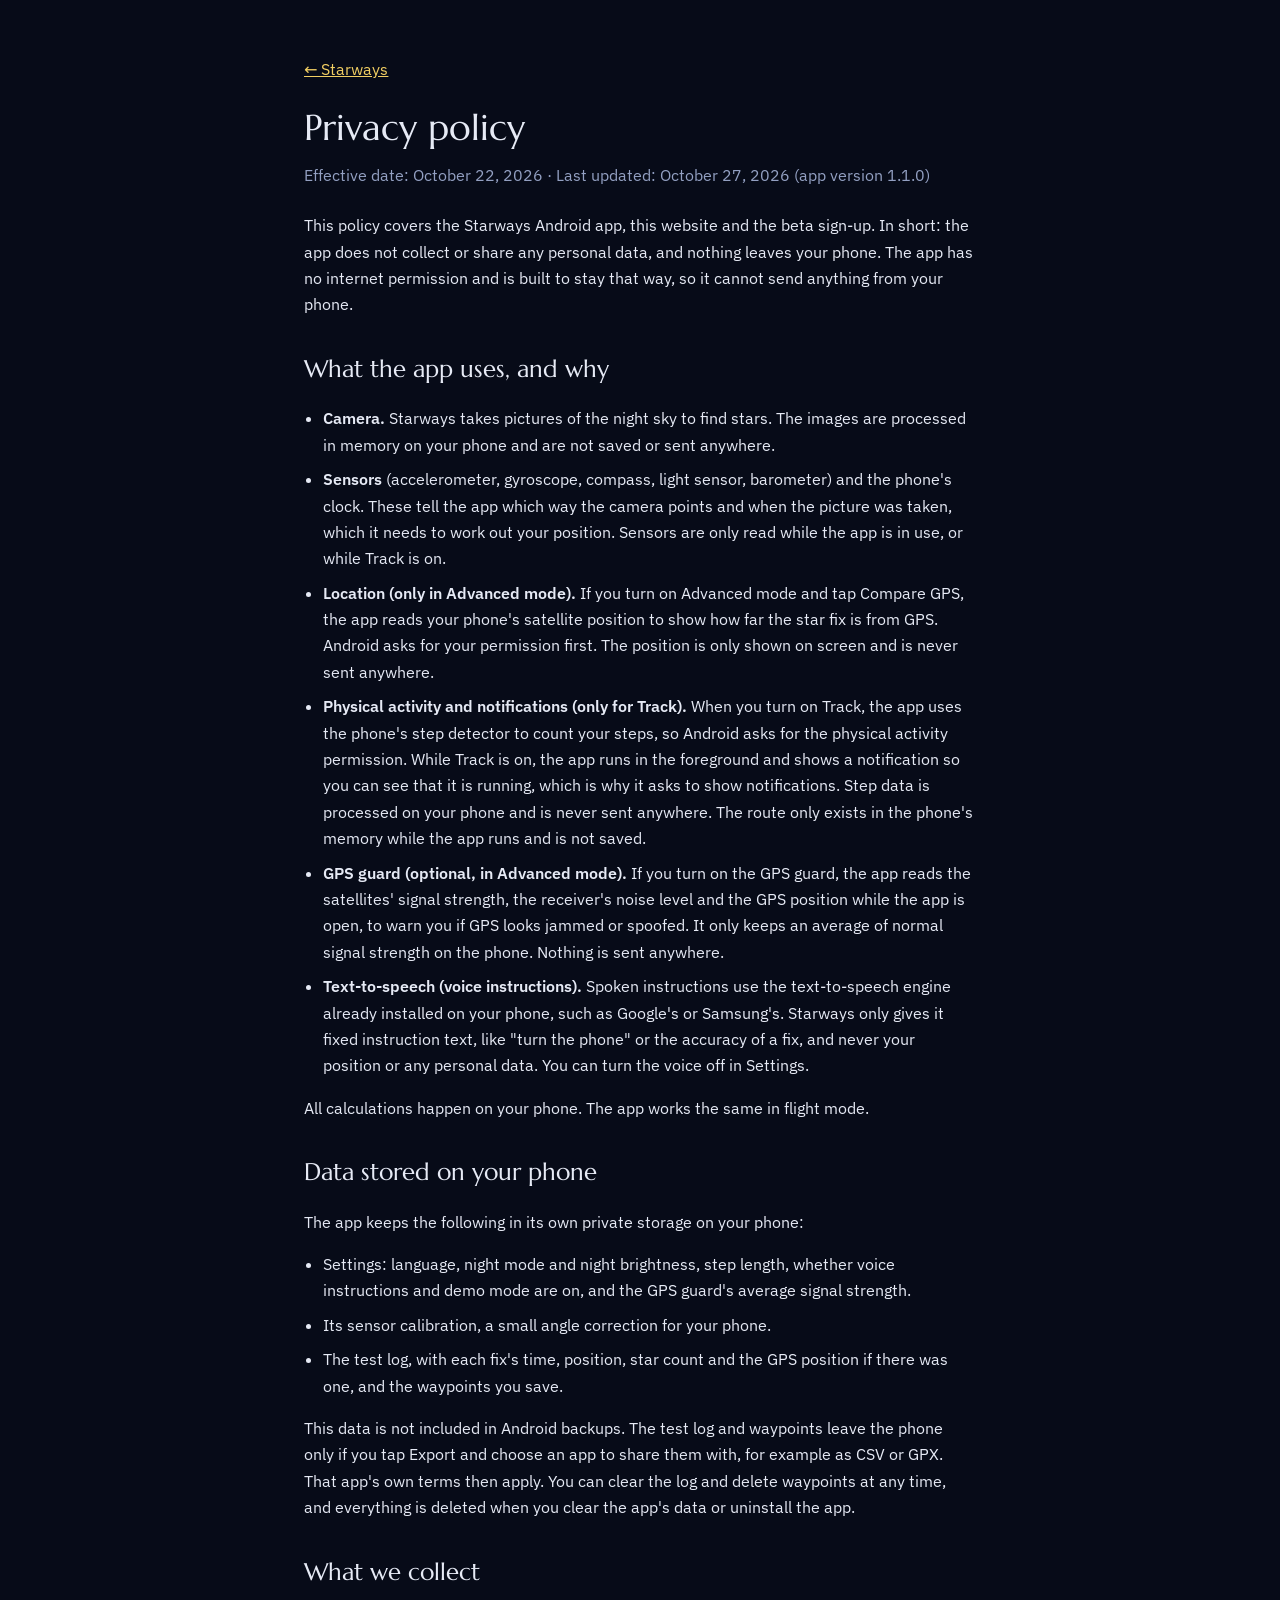
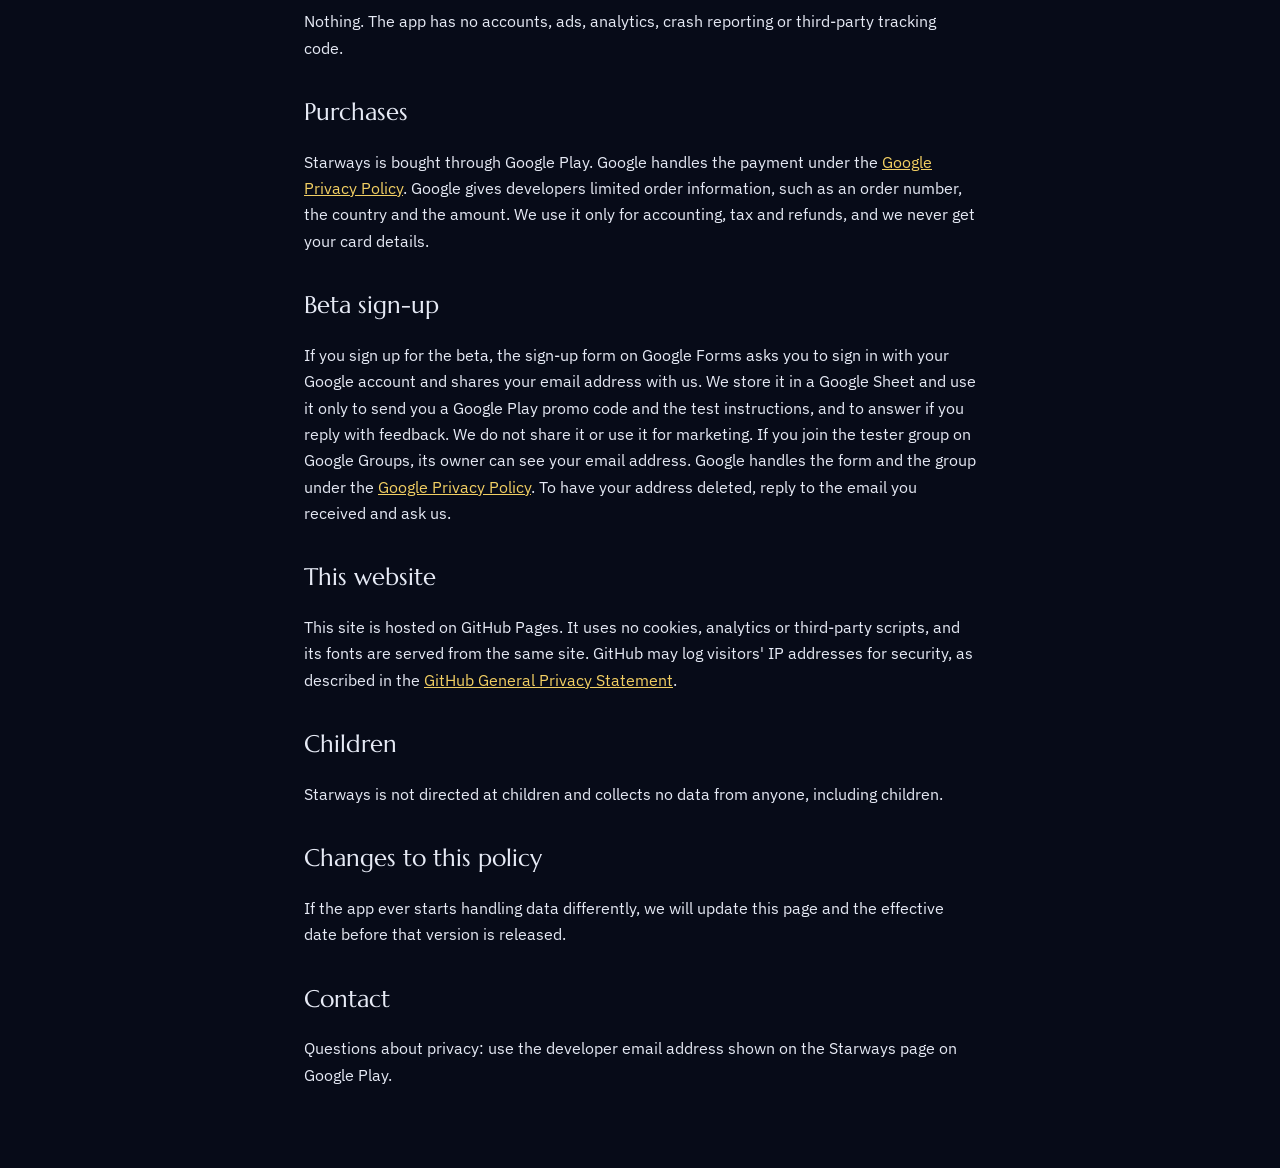
==== commit b979c848: "Site for 1.1.0: New in 1.1.0 section (Moon and planets, horizon mode, GPS guard, waypoints, coordina" ====
--- a/privacy.html
+++ b/privacy.html
@@ -26,21 +26,28 @@
 
 <section lang="en">
 <h1>Privacy policy</h1>
-<p class="date">Effective date: October 22, 2026 · Last updated: October 26, 2026</p>
+<p class="date">Effective date: October 22, 2026 · Last updated: October 27, 2026 (app version 1.1.0)</p>
 <p>This policy covers the Starways Android app, this website and the beta sign-up. In short: the app does not collect or share any personal data, and nothing leaves your phone. The app has no internet permission and is built to stay that way, so it cannot send anything from your phone.</p>
 
 <h2>What the app uses, and why</h2>
 <ul>
 <li><b>Camera.</b> Starways takes pictures of the night sky to find stars. The images are processed in memory on your phone and are not saved or sent anywhere.</li>
-<li><b>Motion and orientation sensors</b> (accelerometer, gyroscope, compass) and the phone's clock. These tell the app which way the camera points and when the picture was taken, which it needs to work out your position.</li>
-<li><b>Location (only in Advanced mode).</b> If you turn on Advanced mode and tap Compare GPS, the app reads your phone's satellite position once to show how far the star fix is from GPS. Android asks for your permission first. The position is only shown on screen and is never sent anywhere.</li>
-<li><b>Physical activity and notifications (only for Track).</b> When you turn on Track, the app uses the phone's step detector to count your steps, so Android asks for the physical activity permission. While Track is on, the app runs in the foreground and shows a notification so you can see that it is running, which is why it asks to show notifications. Step data is processed on your phone and is never sent anywhere.</li>
+<li><b>Sensors</b> (accelerometer, gyroscope, compass, light sensor, barometer) and the phone's clock. These tell the app which way the camera points and when the picture was taken, which it needs to work out your position. Sensors are only read while the app is in use, or while Track is on.</li>
+<li><b>Location (only in Advanced mode).</b> If you turn on Advanced mode and tap Compare GPS, the app reads your phone's satellite position to show how far the star fix is from GPS. Android asks for your permission first. The position is only shown on screen and is never sent anywhere.</li>
+<li><b>Physical activity and notifications (only for Track).</b> When you turn on Track, the app uses the phone's step detector to count your steps, so Android asks for the physical activity permission. While Track is on, the app runs in the foreground and shows a notification so you can see that it is running, which is why it asks to show notifications. Step data is processed on your phone and is never sent anywhere. The route only exists in the phone's memory while the app runs and is not saved.</li>
+<li><b>GPS guard (optional, in Advanced mode).</b> If you turn on the GPS guard, the app reads the satellites' signal strength, the receiver's noise level and the GPS position while the app is open, to warn you if GPS looks jammed or spoofed. It only keeps an average of normal signal strength on the phone. Nothing is sent anywhere.</li>
 <li><b>Text-to-speech (voice instructions).</b> Spoken instructions use the text-to-speech engine already installed on your phone, such as Google's or Samsung's. Starways only gives it fixed instruction text, like "turn the phone" or the accuracy of a fix, and never your position or any personal data. You can turn the voice off in Settings.</li>
 </ul>
 <p>All calculations happen on your phone. The app works the same in flight mode.</p>
 
 <h2>Data stored on your phone</h2>
-<p>The app saves things like your settings (including night brightness and whether the voice is on) and its sensor calibration in its own private storage on your phone. This data is not included in Android backups, so it never leaves the phone. It is deleted when you clear the app's data or uninstall the app.</p>
+<p>The app keeps the following in its own private storage on your phone:</p>
+<ul>
+<li>Settings: language, night mode and night brightness, step length, whether voice instructions and demo mode are on, and the GPS guard's average signal strength.</li>
+<li>Its sensor calibration, a small angle correction for your phone.</li>
+<li>The test log, with each fix's time, position, star count and the GPS position if there was one, and the waypoints you save.</li>
+</ul>
+<p>This data is not included in Android backups. The test log and waypoints leave the phone only if you tap Export and choose an app to share them with, for example as CSV or GPX. That app's own terms then apply. You can clear the log and delete waypoints at any time, and everything is deleted when you clear the app's data or uninstall the app.</p>
 
 <h2>What we collect</h2>
 <p>Nothing. The app has no accounts, ads, analytics, crash reporting or third-party tracking code.</p>
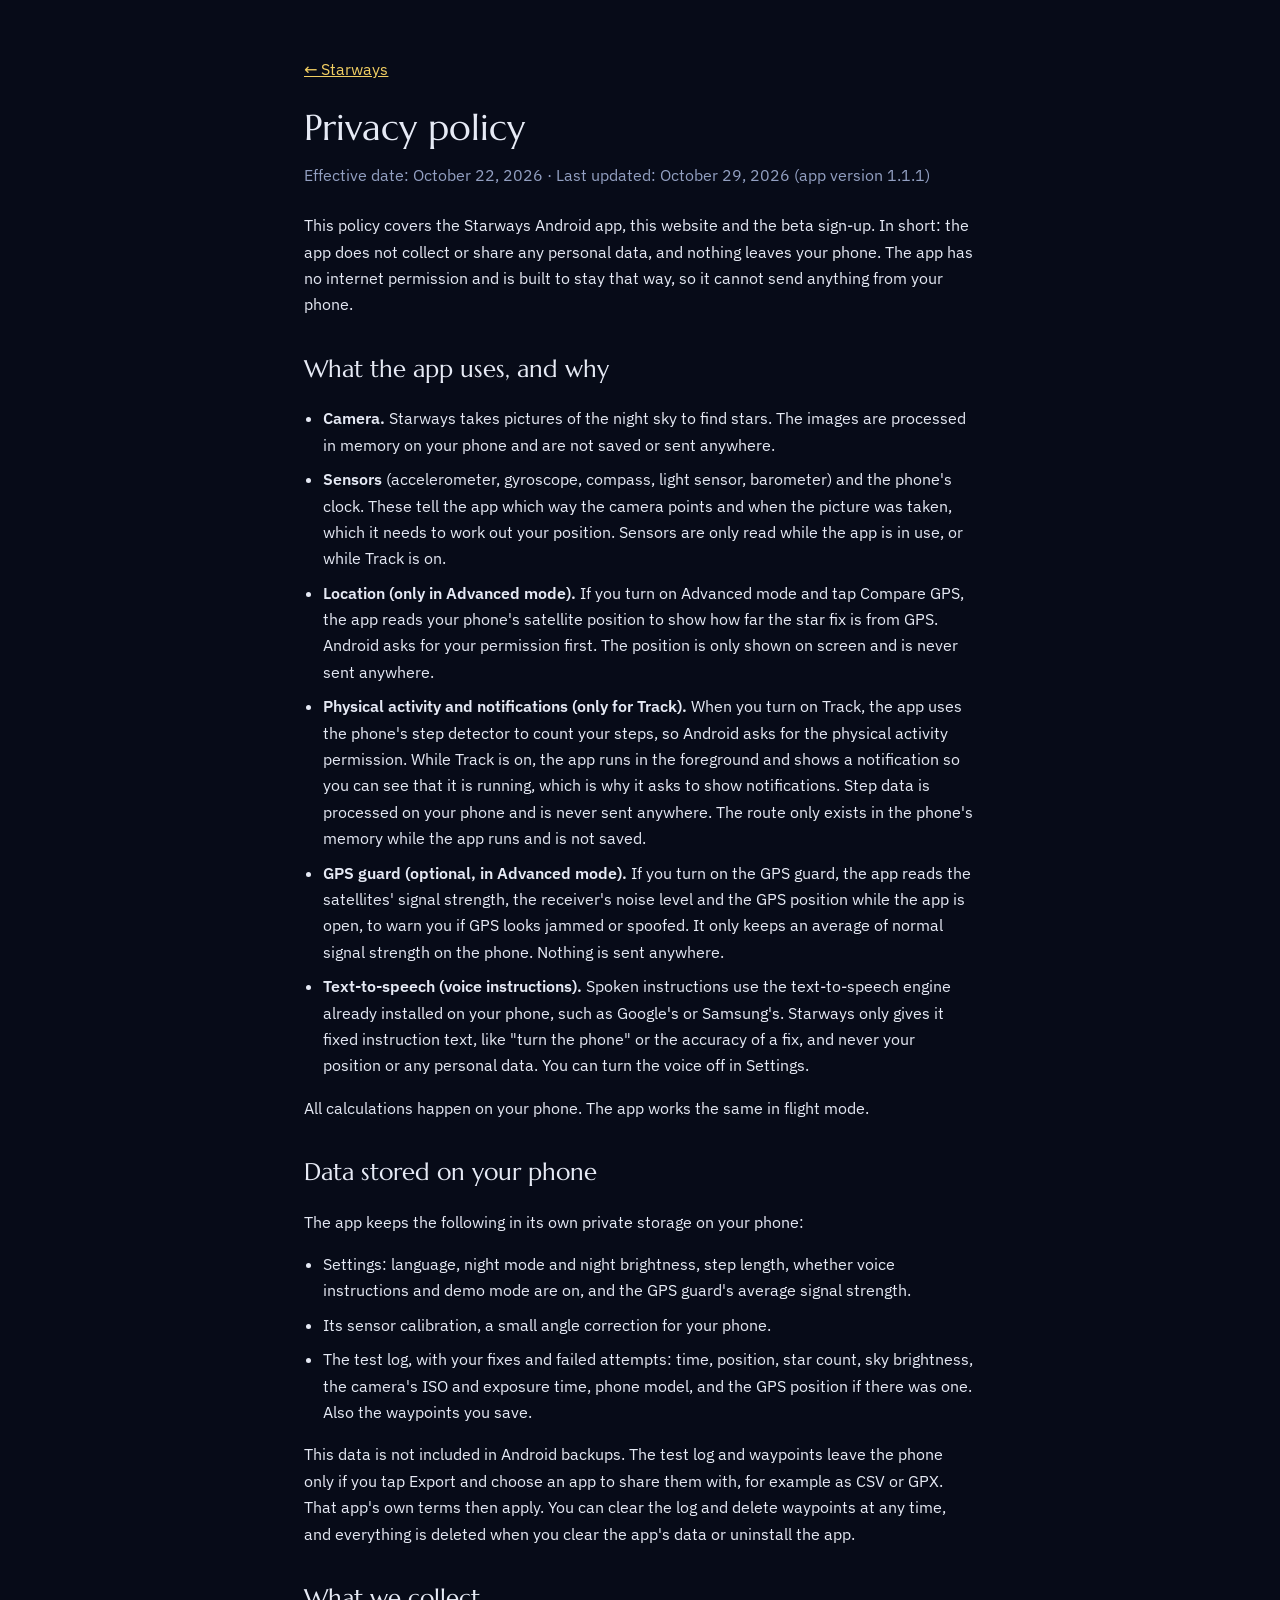
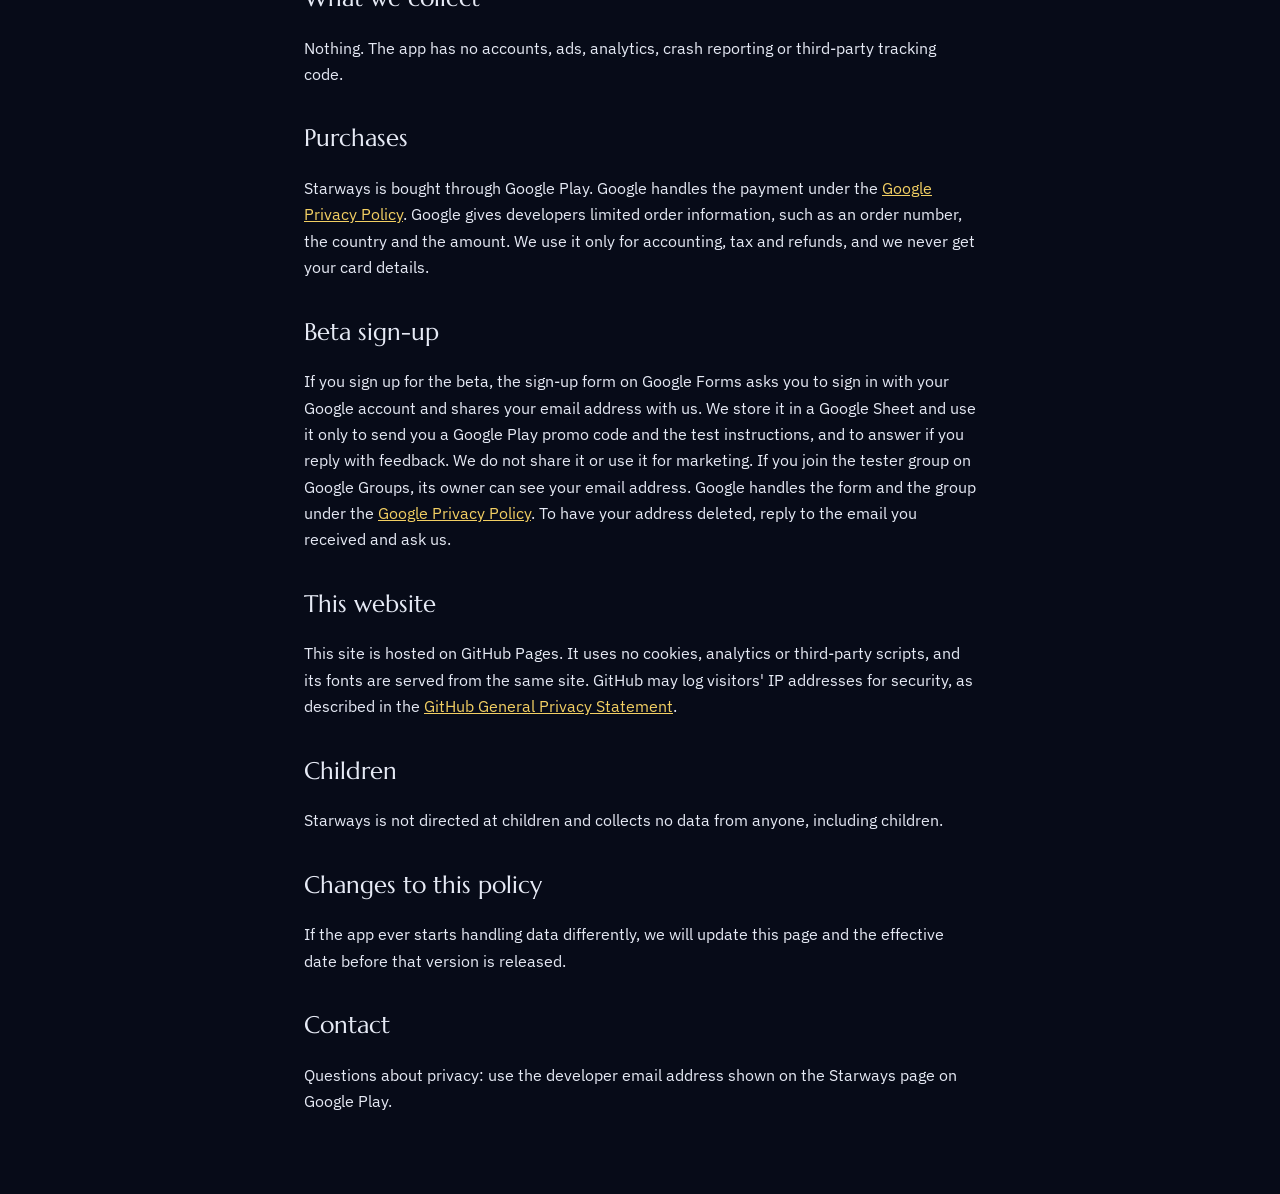
==== commit d12a5791: "Docs for 1.1.1: privacy page test log details, version row, moonlight note Co-Authored-By: Claude Op" ====
--- a/privacy.html
+++ b/privacy.html
@@ -26,7 +26,7 @@
 
 <section lang="en">
 <h1>Privacy policy</h1>
-<p class="date">Effective date: October 22, 2026 · Last updated: October 27, 2026 (app version 1.1.0)</p>
+<p class="date">Effective date: October 22, 2026 · Last updated: October 29, 2026 (app version 1.1.1)</p>
 <p>This policy covers the Starways Android app, this website and the beta sign-up. In short: the app does not collect or share any personal data, and nothing leaves your phone. The app has no internet permission and is built to stay that way, so it cannot send anything from your phone.</p>
 
 <h2>What the app uses, and why</h2>
@@ -45,7 +45,7 @@
 <ul>
 <li>Settings: language, night mode and night brightness, step length, whether voice instructions and demo mode are on, and the GPS guard's average signal strength.</li>
 <li>Its sensor calibration, a small angle correction for your phone.</li>
-<li>The test log, with each fix's time, position, star count and the GPS position if there was one, and the waypoints you save.</li>
+<li>The test log, with your fixes and failed attempts: time, position, star count, sky brightness, the camera's ISO and exposure time, phone model, and the GPS position if there was one. Also the waypoints you save.</li>
 </ul>
 <p>This data is not included in Android backups. The test log and waypoints leave the phone only if you tap Export and choose an app to share them with, for example as CSV or GPX. That app's own terms then apply. You can clear the log and delete waypoints at any time, and everything is deleted when you clear the app's data or uninstall the app.</p>
 
